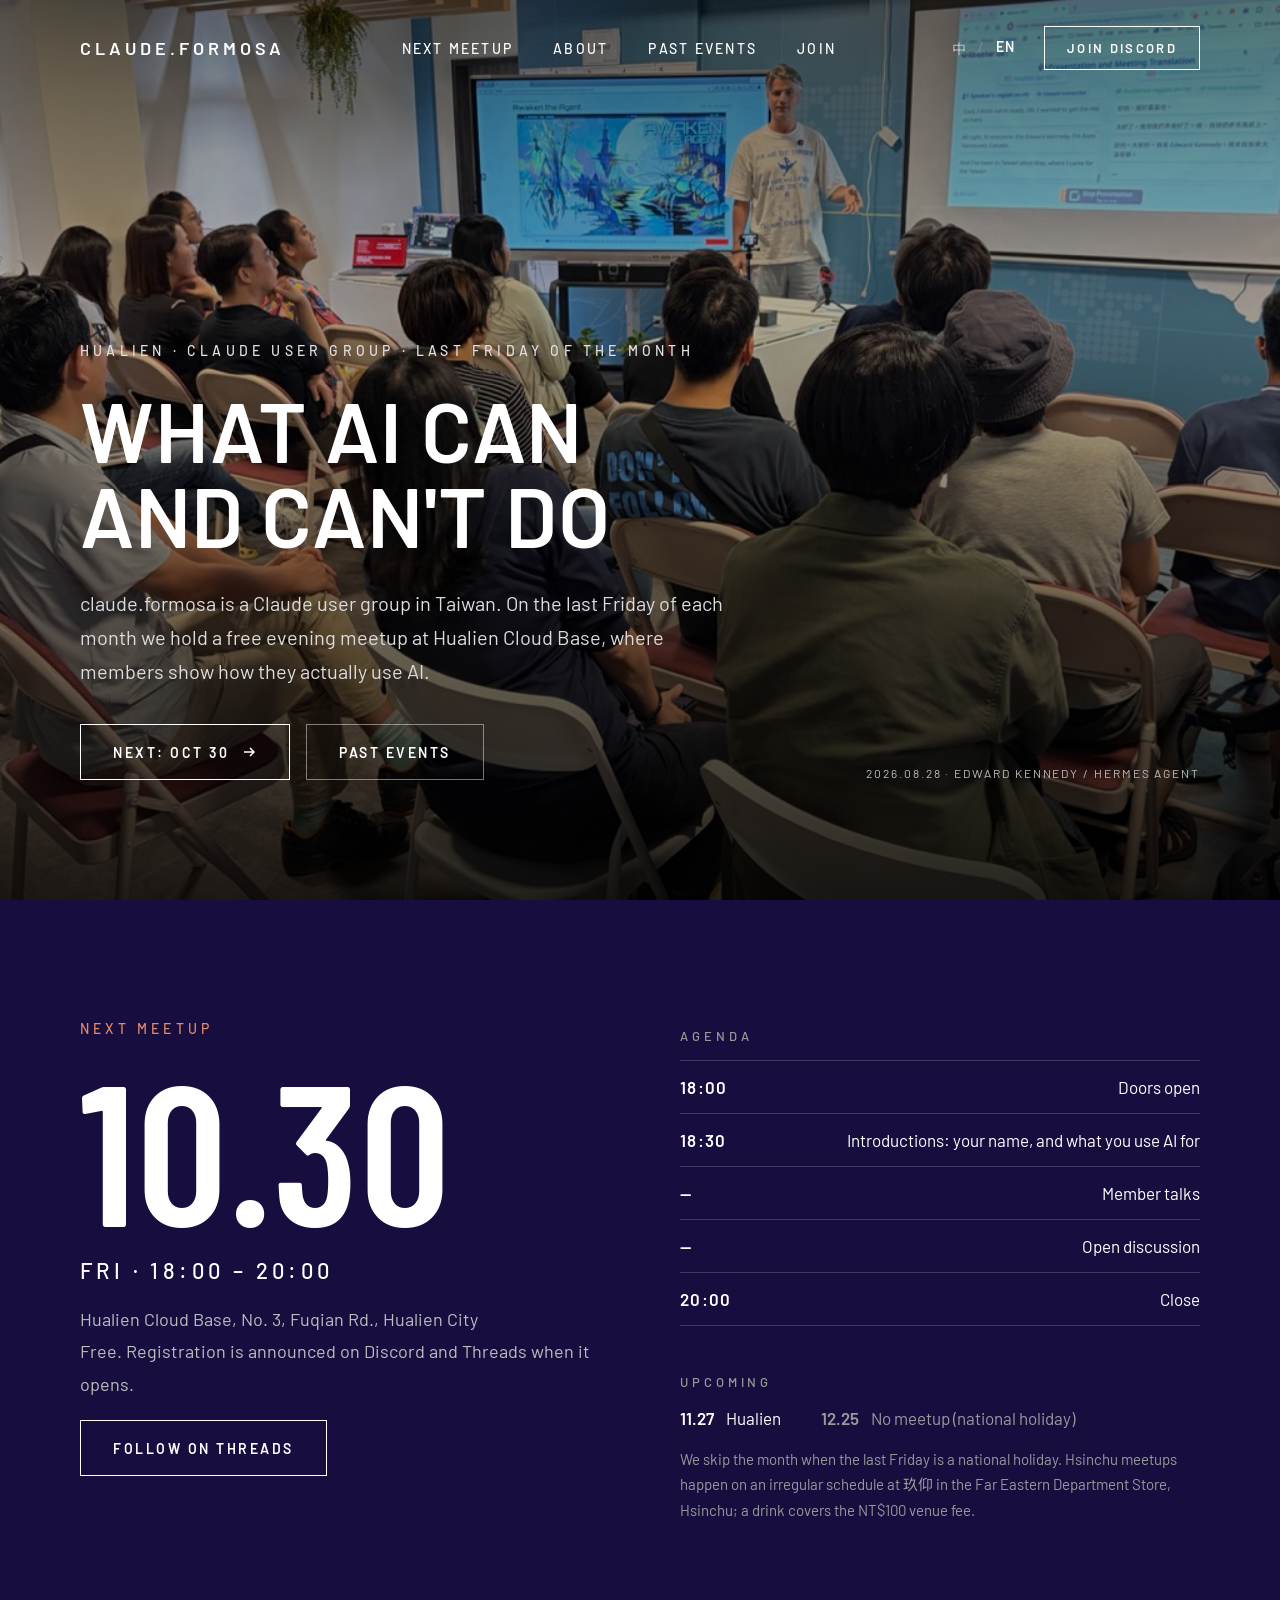
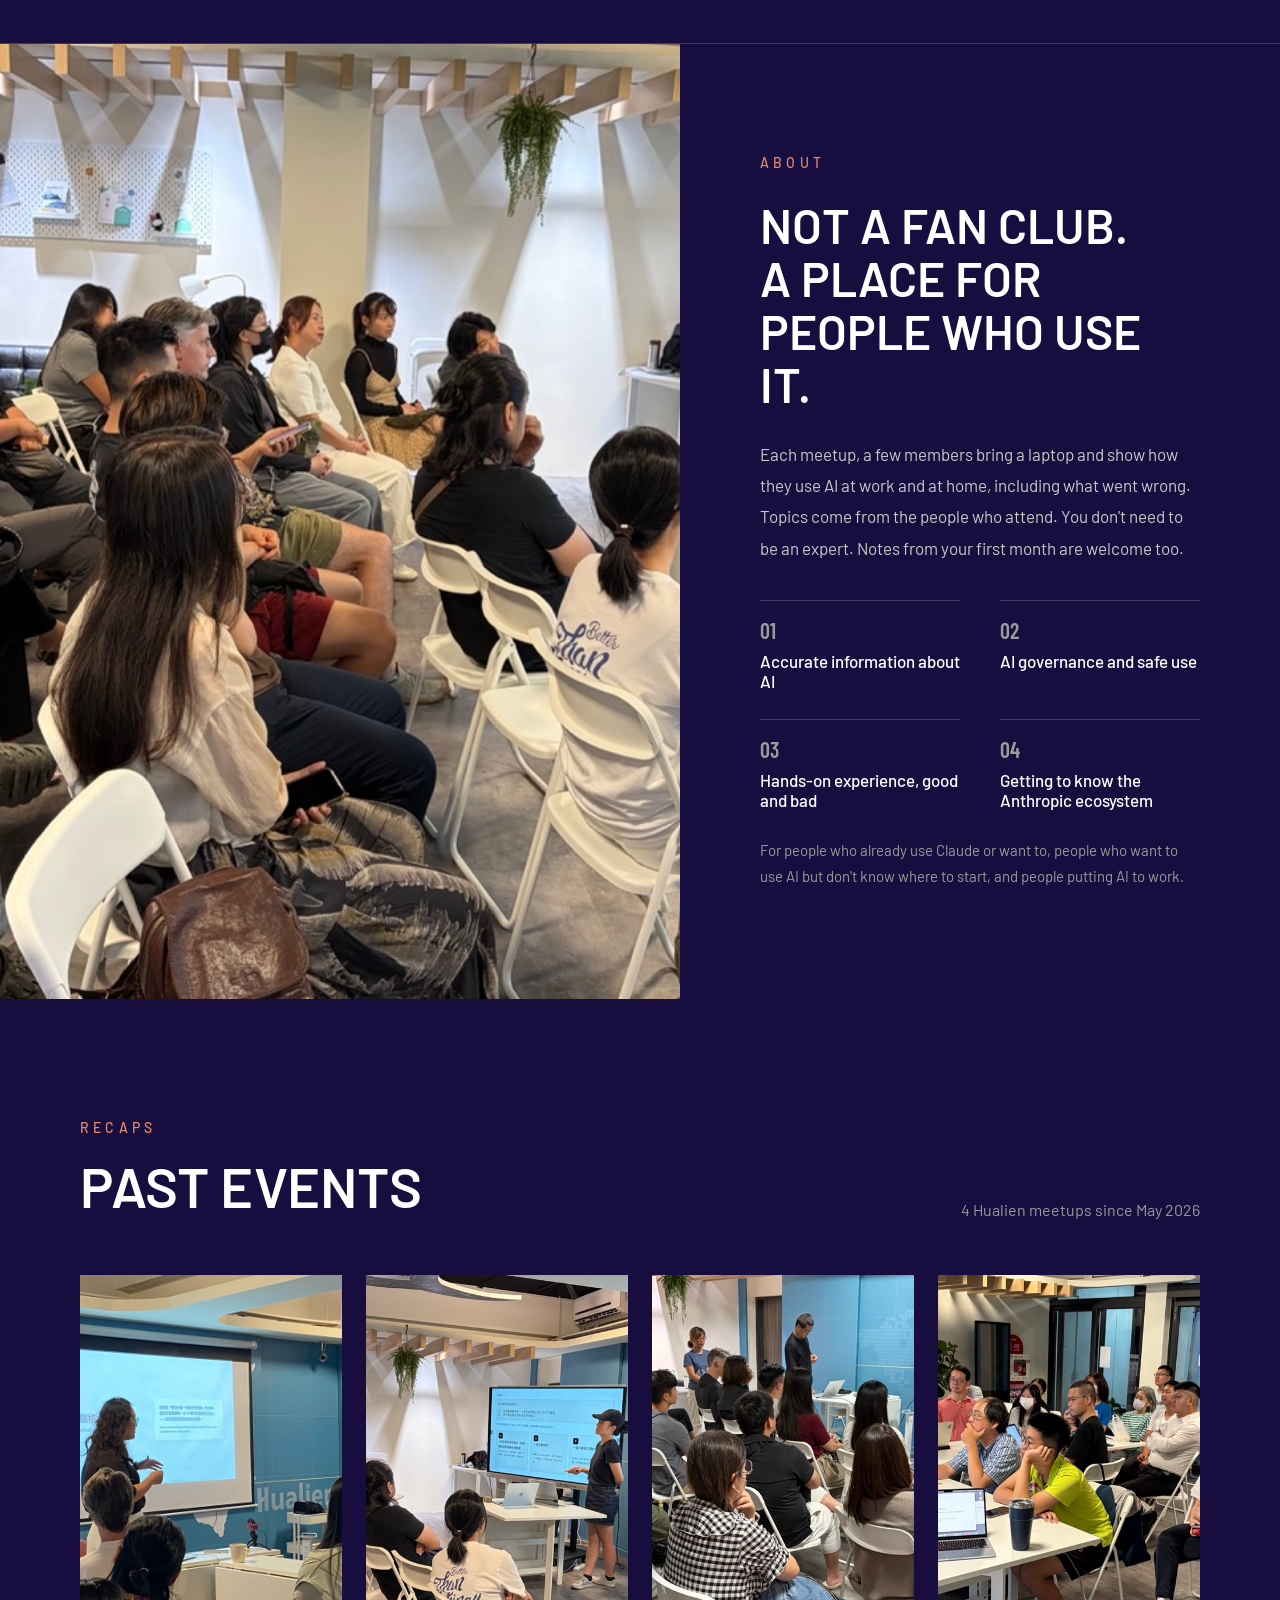
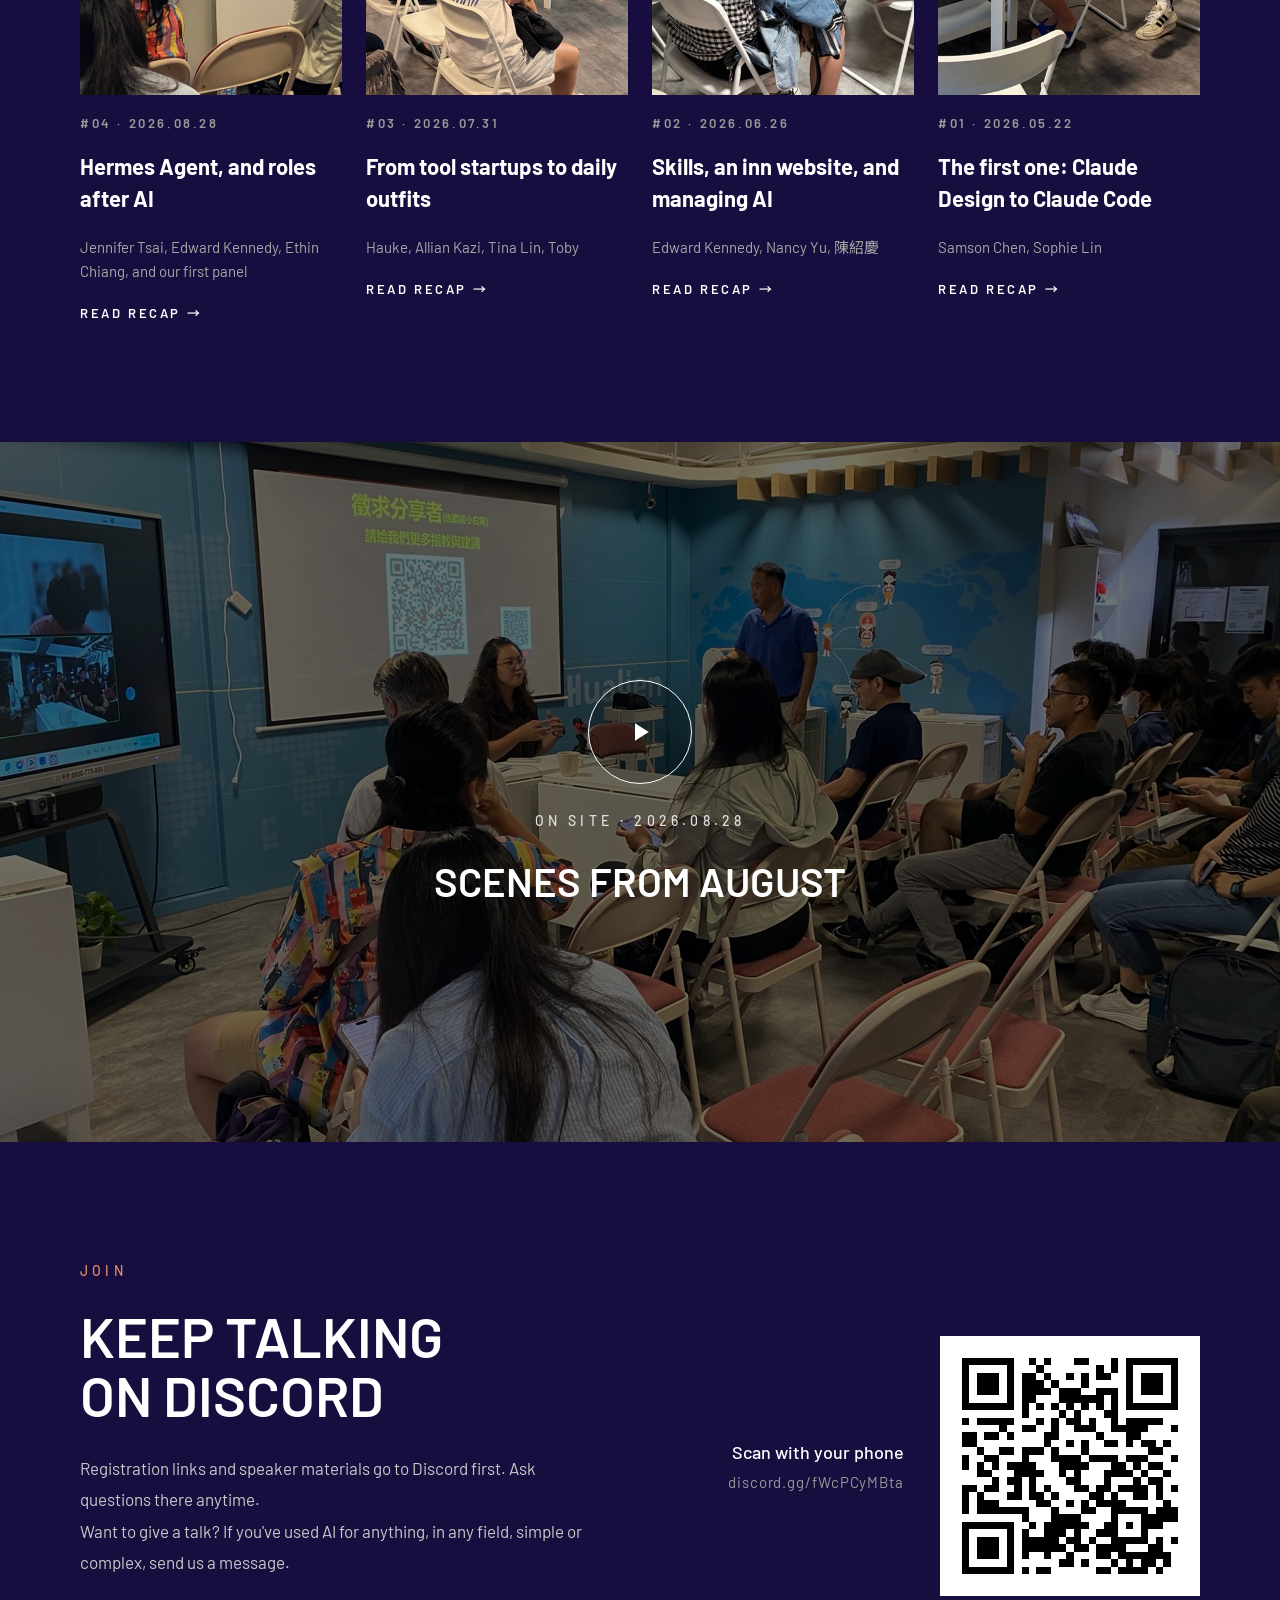
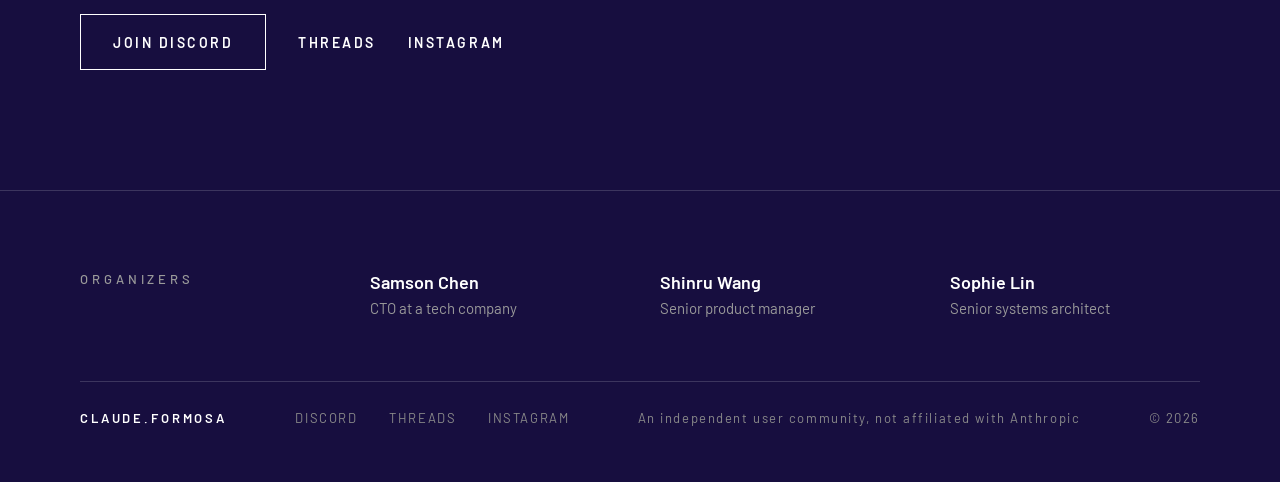
==== docs/en/index.html @ fb1e97d4 "Add claude.formosa website and source material Static bilingual site (zh-Hant-TW and English) built " ====
<!doctype html>
<html lang="en">
<head>
<meta charset="utf-8">
<meta name="viewport" content="width=device-width, initial-scale=1">
<title>claude.formosa | Claude user meetups in Hualien</title>
<meta name="description" content="claude.formosa is a Claude user group in Taiwan, with a free meetup at Hualien Cloud Base on the last Friday of each month.">
<meta property="og:title" content="claude.formosa | Claude user meetups in Hualien">
<meta property="og:description" content="claude.formosa is a Claude user group in Taiwan, with a free meetup at Hualien Cloud Base on the last Friday of each month.">
<meta property="og:type" content="website">
<meta name="theme-color" content="#170e3f">
<link rel="alternate" hreflang="zh-Hant-TW" href="../index.html">
<link rel="preconnect" href="https://fonts.googleapis.com">
<link rel="preconnect" href="https://fonts.gstatic.com" crossorigin>
<link href="https://fonts.googleapis.com/css2?family=Barlow:wght@400;500;600&family=Barlow+Condensed:wght@500;600&family=Noto+Sans+TC:wght@400;500;700&display=swap" rel="stylesheet">
<link rel="stylesheet" href="../assets/css/site.css">
<script src="../assets/js/site.js" defer></script>
</head>
<body>
<a class="skip" href="#main">Skip to content</a>
<header class="nav wrap nav--overlay">
<a class="nav__logo" href="../en/index.html">CLAUDE.FORMOSA</a>
<nav class="nav__links" aria-label="Main">
<a href="#next">NEXT MEETUP</a>
<a href="#about">ABOUT</a>
<a href="#events">PAST EVENTS</a>
<a href="#join">JOIN</a>
</nav>
<div class="nav__right">
<div class="lang"><a href="../index.html" hreflang="zh-Hant-TW" lang="zh-Hant-TW">中</a><span class="lang__sep">/</span><span aria-current="true">EN</span></div>
<a class="btn btn--sm" href="https://discord.gg/fWcPCyMBta">JOIN DISCORD</a>
<button class="nav__menu" type="button" aria-label="Open menu" aria-expanded="false" aria-controls="nav-panel"><svg width="22" height="22" viewBox="0 0 24 24" fill="none" stroke="currentColor" stroke-width="1.5" aria-hidden="true"><path d="M3 7h18M3 12h18M3 17h18"/></svg></button>
</div>
<nav class="nav__panel" id="nav-panel" aria-label="Mobile">
<a href="#next">NEXT MEETUP</a>
<a href="#about">ABOUT</a>
<a href="#events">PAST EVENTS</a>
<a href="#join">JOIN</a>
<a class="btn" href="https://discord.gg/fWcPCyMBta">JOIN DISCORD</a>
</nav>
</header>
<main id="main">
<section class="hero">
<img class="hero__img" src="../assets/img/p0828a.jpg" alt="The August meetup, Edward Kennedy presenting Hermes Agent" fetchpriority="high">
<div class="hero__shade"></div>
<div class="hero__body">
<div class="hero__kicker">HUALIEN · CLAUDE USER GROUP<span class="long"> · LAST FRIDAY OF THE MONTH</span></div>
<h1 class="en">What AI can<br>and can't do</h1>
<p class="hero__lead">claude.formosa is a Claude user group in Taiwan. On the last Friday of each month we hold a free evening meetup at Hualien Cloud Base, where members show how they actually use AI.</p>
<div class="hero__actions">
<a class="btn" href="#next">NEXT: OCT 30 <svg width="16" height="16" viewBox="0 0 16 16" fill="none" stroke="currentColor" stroke-width="1.5" aria-hidden="true"><path d="M3 8h10M9 4l4 4-4 4"/></svg></a>
<a class="btn btn--ghost" href="#events">PAST EVENTS</a>
</div>
</div>
<div class="hero__credit">2026.08.28 · EDWARD KENNEDY / HERMES AGENT</div>
</section>

<section class="next wrap" id="next">
<div class="next__main">
<div class="eyebrow">NEXT MEETUP</div>
<div class="next__date">10.30</div>
<div class="next__when">FRI · 18:00 – 20:00</div>
<p class="next__where">Hualien Cloud Base, No. 3, Fuqian Rd., Hualien City<br>Free. Registration is announced on Discord and Threads when it opens.</p>
<a class="btn" href="https://www.threads.com/@claude.formosa">FOLLOW ON THREADS</a>
</div>
<div class="next__side">
<div>
<div class="label">AGENDA</div>
<ol class="agenda">
<li><span>18:00</span><span>Doors open</span></li>
<li><span>18:30</span><span>Introductions: your name, and what you use AI for</span></li>
<li><span>—</span><span>Member talks</span></li>
<li><span>—</span><span>Open discussion</span></li>
<li><span>20:00</span><span>Close</span></li>
</ol>
</div>
<div class="upcoming">
<div class="label">UPCOMING</div>
<div class="upcoming__row">
<div><b>11.27</b>Hualien</div>
<div class="off"><b>12.25</b>No meetup (national holiday)</div>
</div>
<p class="note">We skip the month when the last Friday is a national holiday. Hsinchu meetups happen on an irregular schedule at 玖仰 in the Far Eastern Department Store, Hsinchu; a drink covers the NT$100 venue fee.</p>
</div>
</div>
</section>

<section class="about" id="about">
<img class="about__img" src="../assets/img/p0731a.jpg" alt="July meetup, Hauke presenting software he built" loading="lazy">
<div class="about__body">
<div class="eyebrow">ABOUT</div>
<h2 class="en">Not a fan club.<br>A place for people who use it.</h2>
<p class="body-text">Each meetup, a few members bring a laptop and show how they use AI at work and at home, including what went wrong. Topics come from the people who attend. You don't need to be an expert. Notes from your first month are welcome too.</p>
<ol class="goals">
<li><span>01</span>Accurate information about AI</li>
<li><span>02</span>AI governance and safe use</li>
<li><span>03</span>Hands-on experience, good and bad</li>
<li><span>04</span>Getting to know the Anthropic ecosystem</li>
</ol>
<p class="note">For people who already use Claude or want to, people who want to use AI but don't know where to start, and people putting AI to work.</p>
</div>
</section>

<section class="events wrap" id="events">
<div class="section-head">
<div class="section-head__title">
<div class="eyebrow">RECAPS</div>
<h2 class="en">Past events</h2>
</div>
<p>4 Hualien meetups since May 2026</p>
</div>
<div class="cards">
<a class="card" href="../en/events/2026-08-28.html">
<img src="../assets/img/p0828b.jpg" alt="Edward Kennedy presenting Hermes Agent" loading="lazy" width="600" height="420">
<div class="card__meta">#04 · 2026.08.28</div>
<h3 class="card__title">Hermes Agent, and roles after AI</h3>
<div class="card__who">Jennifer Tsai, Edward Kennedy, Ethin Chiang, and our first panel</div>
<div class="card__cta">READ RECAP →</div>
</a>
<a class="card" href="../en/events/2026-07-31.html">
<img src="../assets/img/p0731b.jpg" alt="The July meetup" loading="lazy" width="600" height="420">
<div class="card__meta">#03 · 2026.07.31</div>
<h3 class="card__title">From tool startups to daily outfits</h3>
<div class="card__who">Hauke, Allian Kazi, Tina Lin, Toby</div>
<div class="card__cta">READ RECAP →</div>
</a>
<a class="card" href="../en/events/2026-06-26.html">
<img src="../assets/img/p0626a.jpg" alt="The June meetup" loading="lazy" width="600" height="420">
<div class="card__meta">#02 · 2026.06.26</div>
<h3 class="card__title">Skills, an inn website, and managing AI</h3>
<div class="card__who">Edward Kennedy, Nancy Yu, 陳紹慶</div>
<div class="card__cta">READ RECAP →</div>
</a>
<a class="card" href="../en/events/2026-05-22.html">
<img src="../assets/img/p0522a.jpg" alt="The first meetup in May" loading="lazy" width="600" height="420">
<div class="card__meta">#01 · 2026.05.22</div>
<h3 class="card__title">The first one: Claude Design to Claude Code</h3>
<div class="card__who">Samson Chen, Sophie Lin</div>
<div class="card__cta">READ RECAP →</div>
</a>
</div>
</section>

<section class="film" data-src="../assets/video/2026-08-28-clip1.mp4" aria-label="Scenes from August">
<img class="cover__img" src="../assets/img/p0828c.jpg" alt="August meetup video cover" loading="lazy">
<div class="film__shade"></div>
<div class="film__body">
<button class="play" type="button" aria-label="Play the August meetup video"><svg width="30" height="30" viewBox="0 0 24 24" fill="currentColor" aria-hidden="true"><path d="M8 5v14l11-7z"/></svg></button>
<div class="hero__kicker">ON SITE · 2026.08.28</div>
<div class="film__title en">Scenes from August</div>
</div>
</section>

<section class="join wrap" id="join">
<div class="join__main">
<div class="eyebrow">JOIN</div>
<h2 class="en">Keep talking<br>on Discord</h2>
<p class="body-text">Registration links and speaker materials go to Discord first. Ask questions there anytime.<br>Want to give a talk? If you've used AI for anything, in any field, simple or complex, send us a message.</p>
<div class="join__links">
<a class="btn" href="https://discord.gg/fWcPCyMBta">JOIN DISCORD</a>
<a href="https://www.threads.com/@claude.formosa">THREADS</a>
<a href="https://www.instagram.com/claude.formosa/">INSTAGRAM</a>
</div>
</div>
<div class="qr">
<div class="qr__text"><strong>Scan with your phone</strong><span>discord.gg/fWcPCyMBta</span></div>
<div class="qr__code"><img src="../assets/img/discord-qr.svg" alt="QR code for the Discord invite" width="216" height="216" loading="lazy"></div>
</div>
</section>
</main>
<footer class="footer wrap">
<div class="organizers">
<div class="label">ORGANIZERS</div>
<div><b>Samson Chen</b><span>CTO at a tech company</span></div>
<div><b>Shinru Wang</b><span>Senior product manager</span></div>
<div><b>Sophie Lin</b><span>Senior systems architect</span></div>
</div>
<div class="footer__bar">
<span class="brand">CLAUDE.FORMOSA</span>
<div class="footer__social"><a href="https://discord.gg/fWcPCyMBta">DISCORD</a><a href="https://www.threads.com/@claude.formosa">THREADS</a><a href="https://www.instagram.com/claude.formosa/">INSTAGRAM</a></div>
<span>An independent user community, not affiliated with Anthropic</span>
<span>© 2026</span>
</div>
</footer>
</body>
</html>
---- docs/assets/css/site.css ----
/* claude.formosa site styles. Tokens follow the design canvas. */
:root {
  --bg: #170e3f;            /* #5532E9 at 27% over black, as set in the design */
  --fg: #ffffff;
  --muted: #9a9a9a;
  --soft: #c8c8c8;
  --line: rgba(255, 255, 255, 0.16);
  --accent: #e08a6b;
  --gutter: 80px;
  --font-latin: 'Barlow', 'Noto Sans TC', sans-serif;
  --font-cjk: 'Noto Sans TC', 'Barlow', sans-serif;
  --font-num: 'Barlow Condensed', 'Barlow', sans-serif;
}

* { box-sizing: border-box; }
html { scroll-behavior: smooth; }
body {
  margin: 0;
  background: var(--bg);
  color: var(--fg);
  font-family: var(--font-latin);
  -webkit-font-smoothing: antialiased;
}
:lang(zh-Hant-TW) body, body:lang(zh-Hant-TW) { font-family: var(--font-latin); }
img, video { display: block; max-width: 100%; }
a { color: inherit; text-decoration: none; }
a:hover { color: var(--accent); }
h1, h2, h3, p { margin: 0; }
.cjk { font-family: var(--font-cjk); }
.wrap { padding-left: var(--gutter); padding-right: var(--gutter); }
.eyebrow { font-size: 14px; font-weight: 500; letter-spacing: 0.3em; color: var(--accent); text-transform: uppercase; }
.label { font-size: 13px; font-weight: 500; letter-spacing: 0.3em; color: var(--muted); text-transform: uppercase; }
.skip { position: absolute; left: -9999px; }
.skip:focus { left: 16px; top: 16px; z-index: 100; background: #fff; color: #000; padding: 8px 12px; }

/* Buttons */
.btn {
  display: inline-flex; align-items: center; justify-content: center; gap: 12px;
  min-height: 56px; padding: 0 32px;
  border: 1.5px solid #fff; color: #fff;
  font-size: 14px; font-weight: 600; letter-spacing: 0.18em; text-transform: uppercase;
  transition: background 0.2s, color 0.2s;
}
.btn:hover { background: #fff; color: #000; }
.btn--ghost { border-color: rgba(255, 255, 255, 0.45); }
.btn--sm { min-height: 44px; padding: 0 22px; font-size: 13px; }

/* Navigation */
.nav {
  position: relative; z-index: 20; height: 96px;
  display: flex; align-items: center; justify-content: space-between;
  border-bottom: 1px solid var(--line);
}
.nav--overlay { position: absolute; top: 0; left: 0; right: 0; border-bottom: 0; }
.nav__logo { font-size: 18px; font-weight: 600; letter-spacing: 0.22em; }
.nav__links { display: flex; gap: 40px; font-size: 14px; font-weight: 500; letter-spacing: 0.16em; }
.nav__links a[aria-current="page"] { color: var(--accent); }
.nav__right { display: flex; align-items: center; gap: 28px; }
.lang { display: flex; gap: 10px; font-size: 14px; letter-spacing: 0.12em; }
.lang span[aria-current] { font-weight: 600; }
.lang a { color: #bdbdbd; }
.lang__sep { color: #8a8a8a; }
.nav__menu { display: none; width: 44px; height: 44px; background: none; border: 0; color: #fff; cursor: pointer; align-items: center; justify-content: center; }
.nav__panel { display: none; }

/* Home hero */
.hero { position: relative; height: 900px; min-height: 640px; overflow: hidden; }
.hero__img, .cover__img { position: absolute; inset: 0; width: 100%; height: 100%; object-fit: cover; }
.hero__shade { position: absolute; inset: 0; background: linear-gradient(180deg, rgba(0,0,0,0.55) 0%, rgba(0,0,0,0.25) 35%, rgba(0,0,0,0.85) 100%); }
.hero__body { position: absolute; left: var(--gutter); right: var(--gutter); bottom: 120px; max-width: 900px; display: flex; flex-direction: column; gap: 28px; }
.hero__kicker { font-size: 14px; font-weight: 500; letter-spacing: 0.3em; color: #e0e0e0; }
.hero h1 { font-size: 76px; line-height: 1.15; font-weight: 700; letter-spacing: 0.02em; }
.hero h1.en { font-family: var(--font-latin); font-size: 84px; line-height: 1.02; font-weight: 600; letter-spacing: 0.01em; text-transform: uppercase; }
.hero__lead { max-width: 660px; font-size: 20px; line-height: 1.7; color: #dcdcdc; }
.hero__actions { display: flex; gap: 16px; margin-top: 8px; flex-wrap: wrap; }
.hero__credit { position: absolute; right: var(--gutter); bottom: 120px; font-size: 12px; letter-spacing: 0.16em; color: #bdbdbd; }

/* Next meetup */
.next { padding-top: 120px; padding-bottom: 120px; display: grid; grid-template-columns: repeat(2, minmax(0, 1fr)); column-gap: 80px; row-gap: 56px; border-bottom: 1px solid var(--line); }
.next__main { display: flex; flex-direction: column; gap: 20px; align-items: flex-start; }
.next__date { font-family: var(--font-num); font-size: 200px; line-height: 0.9; font-weight: 600; letter-spacing: 0.01em; }
.next__when { font-size: 22px; font-weight: 500; letter-spacing: 0.2em; }
.next__where { font-size: 18px; line-height: 1.8; color: #bdbdbd; }
.next__side { display: flex; flex-direction: column; gap: 48px; padding-top: 8px; }
.agenda { list-style: none; margin: 16px 0 0; padding: 0; border-bottom: 1px solid rgba(255,255,255,0.18); }
.agenda li { display: flex; justify-content: space-between; gap: 24px; padding: 16px 0; border-top: 1px solid rgba(255,255,255,0.18); font-size: 17px; }
.agenda li span:first-child { font-family: var(--font-latin); font-weight: 600; letter-spacing: 0.08em; flex-shrink: 0; }
.agenda li span:last-child { text-align: right; }
.upcoming { display: flex; flex-direction: column; gap: 14px; }
.upcoming__row { display: flex; flex-wrap: wrap; gap: 12px 40px; font-size: 17px; line-height: 1.7; }
.upcoming__row b { font-family: var(--font-latin); font-weight: 600; margin-right: 12px; }
.upcoming__row .off { color: var(--muted); }
.note { font-size: 15px; line-height: 1.7; color: var(--muted); }

/* About */
.about { display: flex; min-height: 800px; }
.about__img { width: 680px; flex-shrink: 0; object-fit: cover; }
.about__body { flex: 1; padding: 110px var(--gutter); display: flex; flex-direction: column; gap: 28px; }
.about h2 { font-size: 40px; line-height: 1.35; font-weight: 700; }
.about h2.en { font-family: var(--font-latin); font-size: 48px; line-height: 1.1; font-weight: 600; text-transform: uppercase; }
.body-text { font-size: 17px; line-height: 1.85; color: var(--soft); }
.goals { list-style: none; margin: 8px 0 0; padding: 0; display: grid; grid-template-columns: repeat(2, minmax(0, 1fr)); gap: 28px 40px; }
.goals li { display: flex; flex-direction: column; gap: 8px; padding-top: 16px; border-top: 1px solid rgba(255,255,255,0.2); font-size: 17px; font-weight: 500; }
.goals li span { font-family: var(--font-num); font-size: 22px; font-weight: 600; color: var(--muted); }

/* Past events */
.events { padding-top: 120px; padding-bottom: 120px; display: flex; flex-direction: column; gap: 56px; }
.section-head { display: flex; justify-content: space-between; align-items: flex-end; gap: 24px; flex-wrap: wrap; }
.section-head__title { display: flex; flex-direction: column; gap: 16px; }
.section-head h2 { font-size: 48px; font-weight: 700; }
.section-head h2.en { font-family: var(--font-latin); font-size: 56px; font-weight: 600; text-transform: uppercase; }
.section-head p { font-size: 16px; color: var(--muted); }
.cards { display: grid; grid-template-columns: repeat(4, minmax(0, 1fr)); gap: 24px; }
.card { display: flex; flex-direction: column; gap: 20px; }
.card:hover { color: inherit; }
.card img { width: 100%; height: 420px; object-fit: cover; transition: opacity 0.2s; }
.card:hover img { opacity: 0.85; }
.card__meta { font-size: 13px; font-weight: 600; letter-spacing: 0.2em; color: var(--muted); }
.card__title { font-size: 22px; line-height: 1.45; font-weight: 700; }
.card__who { font-size: 15px; line-height: 1.6; color: #a8a8a8; }
.card__cta { font-size: 13px; font-weight: 600; letter-spacing: 0.2em; }
.card:hover .card__cta { color: var(--accent); }

/* Video */
.film { position: relative; height: 700px; background: #000; overflow: hidden; }
.film__shade { position: absolute; inset: 0; background: rgba(0,0,0,0.55); }
.film__body { position: absolute; inset: 0; display: flex; flex-direction: column; align-items: center; justify-content: center; gap: 28px; text-align: center; padding: 0 20px; }
.film__title { font-size: 36px; font-weight: 700; }
.film__title.en { font-family: var(--font-latin); font-size: 40px; font-weight: 600; text-transform: uppercase; }
.film video { position: absolute; inset: 0; width: 100%; height: 100%; object-fit: contain; background: #000; }
.play { width: 104px; height: 104px; border-radius: 50%; border: 1.5px solid #fff; background: rgba(0,0,0,0.2); color: #fff; display: flex; align-items: center; justify-content: center; cursor: pointer; transition: background 0.2s, color 0.2s; }
.play:hover { background: #fff; color: #000; }
.play--sm { width: 96px; height: 96px; }

/* Join */
.join { padding-top: 120px; padding-bottom: 120px; display: grid; grid-template-columns: repeat(2, minmax(0, 1fr)); column-gap: 80px; row-gap: 48px; border-bottom: 1px solid var(--line); }
.join__main { display: flex; flex-direction: column; gap: 28px; align-items: flex-start; }
.join h2 { font-size: 48px; line-height: 1.3; font-weight: 700; }
.join h2.en { font-family: var(--font-latin); font-size: 56px; line-height: 1.05; font-weight: 600; text-transform: uppercase; }
.join__links { display: flex; align-items: center; flex-wrap: wrap; gap: 16px 32px; margin-top: 8px; }
.join__links > a:not(.btn) { font-size: 14px; font-weight: 600; letter-spacing: 0.18em; }
.qr { display: flex; align-items: center; justify-content: flex-end; gap: 36px; }
.qr__text { display: flex; flex-direction: column; gap: 10px; text-align: right; }
.qr__text strong { font-size: 18px; font-weight: 500; }
.qr__text span { font-size: 15px; letter-spacing: 0.06em; color: var(--muted); }
.qr__code { width: 260px; height: 260px; padding: 22px; background: #fff; flex-shrink: 0; }
.qr__code img { width: 216px; height: 216px; }

/* Footer */
.footer { padding-top: 80px; padding-bottom: 56px; display: flex; flex-direction: column; gap: 64px; }
.organizers { display: grid; grid-template-columns: repeat(4, minmax(0, 1fr)); gap: 32px 40px; }
.organizers div { display: flex; flex-direction: column; gap: 6px; }
.organizers b { font-size: 18px; font-weight: 600; }
.organizers span { font-size: 15px; color: var(--muted); }
.footer__bar { display: flex; justify-content: space-between; align-items: center; flex-wrap: wrap; gap: 16px 32px; padding-top: 28px; border-top: 1px solid var(--line); font-size: 13px; letter-spacing: 0.12em; color: #8a8a8a; }
.footer__bar .brand { font-weight: 600; color: #fff; letter-spacing: 0.22em; }
.footer__social { display: flex; gap: 32px; }

/* Recap */
.cover { position: relative; height: 640px; overflow: hidden; }
.cover__shade { position: absolute; inset: 0; background: linear-gradient(180deg, rgba(0,0,0,0.2) 0%, rgba(0,0,0,0.85) 100%); }
.cover__body { position: absolute; left: var(--gutter); right: var(--gutter); bottom: 72px; display: flex; flex-direction: column; gap: 20px; }
.cover__back { font-size: 13px; font-weight: 600; letter-spacing: 0.24em; color: #d0d0d0; }
.cover h1 { max-width: 1000px; font-size: 60px; line-height: 1.25; font-weight: 700; }
.facts { min-height: 180px; display: grid; grid-template-columns: repeat(4, minmax(0, 1fr)); align-items: center; gap: 24px; padding-top: 32px; padding-bottom: 32px; border-bottom: 1px solid var(--line); margin: 0; }
.facts div { display: flex; flex-direction: column; gap: 10px; }
.facts dt { font-size: 12px; font-weight: 500; letter-spacing: 0.3em; color: var(--muted); }
.facts dd { margin: 0; font-size: 22px; font-weight: 600; letter-spacing: 0.06em; }
.talks { padding-top: 120px; padding-bottom: 120px; }
.talks__intro, .talk { display: grid; grid-template-columns: 360px minmax(0, 1fr); column-gap: 80px; row-gap: 16px; }
.talks__intro { padding-bottom: 56px; }
.talks__intro p { font-size: 20px; line-height: 1.8; color: #e0e0e0; }
.talk { padding: 44px 0; border-top: 1px solid var(--line); }
.talk__who { display: flex; flex-direction: column; gap: 10px; }
.talk__no { font-family: var(--font-num); font-size: 22px; font-weight: 600; color: var(--accent); }
.talk__name { font-size: 24px; font-weight: 700; }
.talk__aff { font-size: 15px; color: var(--muted); }
.talk__body { display: flex; flex-direction: column; gap: 20px; }
.talk h3 { font-size: 26px; line-height: 1.55; font-weight: 700; }
.talk h3.en { font-family: var(--font-latin); font-size: 28px; line-height: 1.3; font-weight: 600; }
.prompt { margin-top: 8px; padding: 28px 32px; background: rgba(0,0,0,0.3); border: 1px solid var(--line); font-size: 15px; line-height: 1.8; color: #d6d6d6; white-space: pre-line; }
.links { list-style: none; margin: 8px 0 0; padding: 0; display: flex; flex-direction: column; gap: 6px; }
.links a { display: flex; gap: 16px; align-items: baseline; min-height: 28px; font-size: 15px; }
.links a span:first-child { color: var(--muted); width: 220px; flex-shrink: 0; }
.links a span:last-child { font-weight: 500; letter-spacing: 0.02em; border-bottom: 1px solid rgba(255,255,255,0.35); overflow-wrap: anywhere; }
.gallery { display: grid; grid-template-columns: repeat(2, minmax(0, 1fr)); gap: 4px; }
.gallery img { width: 100%; height: 560px; object-fit: cover; }
.clips { display: grid; grid-template-columns: repeat(2, minmax(0, 1fr)); gap: 4px; margin-top: 4px; }
.clips .film { height: 560px; }
.clips .film__title { font-size: 13px; font-weight: 600; letter-spacing: 0.24em; font-family: var(--font-latin); }
.pager { min-height: 240px; display: grid; grid-template-columns: repeat(2, minmax(0, 1fr)); align-items: center; gap: 32px; padding-top: 48px; padding-bottom: 48px; border-bottom: 1px solid var(--line); }
.pager a { display: flex; flex-direction: column; gap: 12px; }
.pager a.next-link { align-items: flex-end; text-align: right; }
.pager small { font-size: 13px; font-weight: 600; letter-spacing: 0.24em; color: var(--muted); }
.pager strong { font-size: 24px; font-weight: 700; }
.footer--slim { padding-top: 0; padding-bottom: 0; }
.footer--slim .footer__bar { min-height: 120px; border-top: 0; padding-top: 0; }

/* Tablet */
@media (max-width: 1100px) {
  :root { --gutter: 40px; }
  .nav__links, .nav__right .btn { display: none; }
  .nav__right { gap: 12px; }
  .nav__menu { display: flex; }
  .nav__panel { position: absolute; top: 100%; left: 0; right: 0; background: #000; border-bottom: 1px solid var(--line); padding: 8px var(--gutter) 24px; flex-direction: column; }
  .nav.is-open .nav__panel { display: flex; }
  .nav__panel a { display: flex; align-items: center; min-height: 52px; border-bottom: 1px solid var(--line); font-size: 15px; letter-spacing: 0.16em; }
  .nav__panel .btn { margin-top: 20px; border-bottom: 1.5px solid #fff; justify-content: center; }
  .hero h1 { font-size: 60px; }
  .hero h1.en { font-size: 64px; }
  .hero__credit { display: none; }
  .next__date { font-size: 160px; }
  .about { flex-direction: column; }
  .about__img { width: 100%; height: 480px; }
  .about__body { padding-top: 80px; padding-bottom: 80px; }
  .cards { grid-template-columns: repeat(2, minmax(0, 1fr)); gap: 48px 24px; }
  .organizers { grid-template-columns: repeat(2, minmax(0, 1fr)); }
  .talks__intro, .talk { grid-template-columns: 240px minmax(0, 1fr); column-gap: 48px; }
}

/* Mobile */
@media (max-width: 768px) {
  :root { --gutter: 20px; }
  .nav { height: 64px; padding-left: 20px; padding-right: 8px; }
  .nav__logo { font-size: 15px; letter-spacing: 0.2em; }
  .lang__sep, .lang span[aria-current] { display: none; }
  .nav__right { gap: 4px; }
  .lang a { display: inline-flex; align-items: center; height: 44px; padding: 0 10px; color: #fff; font-size: 13px; }

  .eyebrow { font-size: 12px; }
  .hero { height: 760px; min-height: 0; }
  .hero__img { object-position: 62% 50%; }
  .hero__shade { background: linear-gradient(180deg, rgba(0,0,0,0.6) 0%, rgba(0,0,0,0.3) 30%, rgba(0,0,0,0.9) 100%); }
  .hero__body { bottom: 56px; gap: 20px; }
  .hero__kicker { font-size: 12px; letter-spacing: 0.26em; }
  .hero__kicker .long { display: none; }
  .hero h1 { font-size: 40px; line-height: 1.25; }
  .hero h1.en { font-size: 44px; }
  .hero__lead { font-size: 16px; line-height: 1.75; }
  .hero__actions .btn { flex: 1; min-height: 52px; }
  .hero__actions .btn--ghost { display: none; }

  .next { grid-template-columns: 1fr; padding-top: 72px; padding-bottom: 72px; row-gap: 32px; }
  .next__main { gap: 16px; }
  .next__date { font-size: 112px; }
  .next__when { font-size: 17px; }
  .next__where { font-size: 15px; }
  .next__main .btn { width: 100%; min-height: 52px; }
  .agenda li { font-size: 15px; padding: 13px 0; }
  .upcoming__row { font-size: 15px; }
  .note { font-size: 14px; }

  .about__img { height: 260px; }
  .about__body { padding: 56px 20px; gap: 20px; }
  .about h2 { font-size: 28px; line-height: 1.4; }
  .about h2.en { font-size: 32px; }
  .body-text { font-size: 15px; }
  .goals { grid-template-columns: 1fr; gap: 0; border-bottom: 1px solid rgba(255,255,255,0.2); }
  .goals li { flex-direction: row; gap: 16px; padding: 14px 0; font-size: 15px; }
  .goals li span { font-size: 16px; }

  .events { padding-top: 72px; padding-bottom: 72px; gap: 28px; }
  .section-head h2 { font-size: 32px; }
  .section-head h2.en { font-size: 36px; }
  .section-head p { display: none; }
  .cards { grid-template-columns: 1fr; gap: 24px; }
  .card { display: grid; grid-template-columns: 124px minmax(0, 1fr); grid-template-rows: auto auto auto 1fr; column-gap: 16px; row-gap: 8px; }
  .card img { grid-row: 1 / 5; height: 140px; }
  .card__meta { font-size: 12px; letter-spacing: 0.18em; }
  .card__title { font-size: 17px; }
  .card__who { font-size: 13px; }
  .card__cta { display: none; }

  .film { height: 420px; }
  .play { width: 76px; height: 76px; }
  .film__title { font-size: 24px; }
  .film__title.en { font-size: 26px; }

  .join { grid-template-columns: 1fr; padding-top: 72px; padding-bottom: 72px; }
  .join__main { gap: 20px; }
  .join h2 { font-size: 28px; }
  .join h2.en { font-size: 32px; }
  .join__main .btn { width: 100%; min-height: 52px; }
  .join__links > a:not(.btn) { display: inline-flex; align-items: center; min-height: 44px; }
  .qr { display: none; } /* The QR code is for scanning from a desktop screen */

  .footer { padding-top: 40px; padding-bottom: 40px; gap: 32px; }
  .organizers { grid-template-columns: 1fr; gap: 16px; }
  .footer__bar { flex-direction: column; align-items: flex-start; }

  .cover { height: 520px; }
  .cover__img { object-position: 62% 50%; }
  .cover__body { bottom: 40px; gap: 14px; }
  .cover h1 { font-size: 32px; line-height: 1.35; }
  .facts { grid-template-columns: repeat(2, minmax(0, 1fr)); padding-top: 28px; padding-bottom: 28px; }
  .facts dd { font-size: 17px; }
  .talks { padding-top: 64px; padding-bottom: 64px; }
  .talks__intro, .talk { grid-template-columns: 1fr; }
  .talks__intro { padding-bottom: 32px; }
  .talks__intro .eyebrow { display: none; }
  .talks__intro p { font-size: 17px; }
  .talk { padding: 32px 0; row-gap: 12px; }
  .talk__who { gap: 6px; }
  .talk__no { font-size: 18px; }
  .talk__name { font-size: 18px; }
  .talk__aff { font-size: 13px; }
  .talk__body { gap: 12px; }
  .talk h3 { font-size: 19px; }
  .talk h3.en { font-size: 20px; }
  .talk p { font-size: 15px; }
  .prompt { padding: 20px; font-size: 14px; }
  .links a { flex-direction: column; gap: 2px; min-height: 44px; justify-content: center; }
  .links a span:first-child { width: auto; font-size: 13px; }
  .gallery, .clips { grid-template-columns: 1fr; }
  .gallery img { height: 280px; }
  .clips .film { height: 260px; }
  .pager { grid-template-columns: 1fr; min-height: 0; padding-top: 40px; padding-bottom: 40px; gap: 24px; }
  .pager a.next-link { align-items: flex-start; text-align: left; }
  .pager strong { font-size: 17px; }
  .footer--slim .footer__bar { min-height: 0; padding: 28px 0; }
}

@media (prefers-reduced-motion: reduce) {
  html { scroll-behavior: auto; }
  * { transition: none !important; }
}
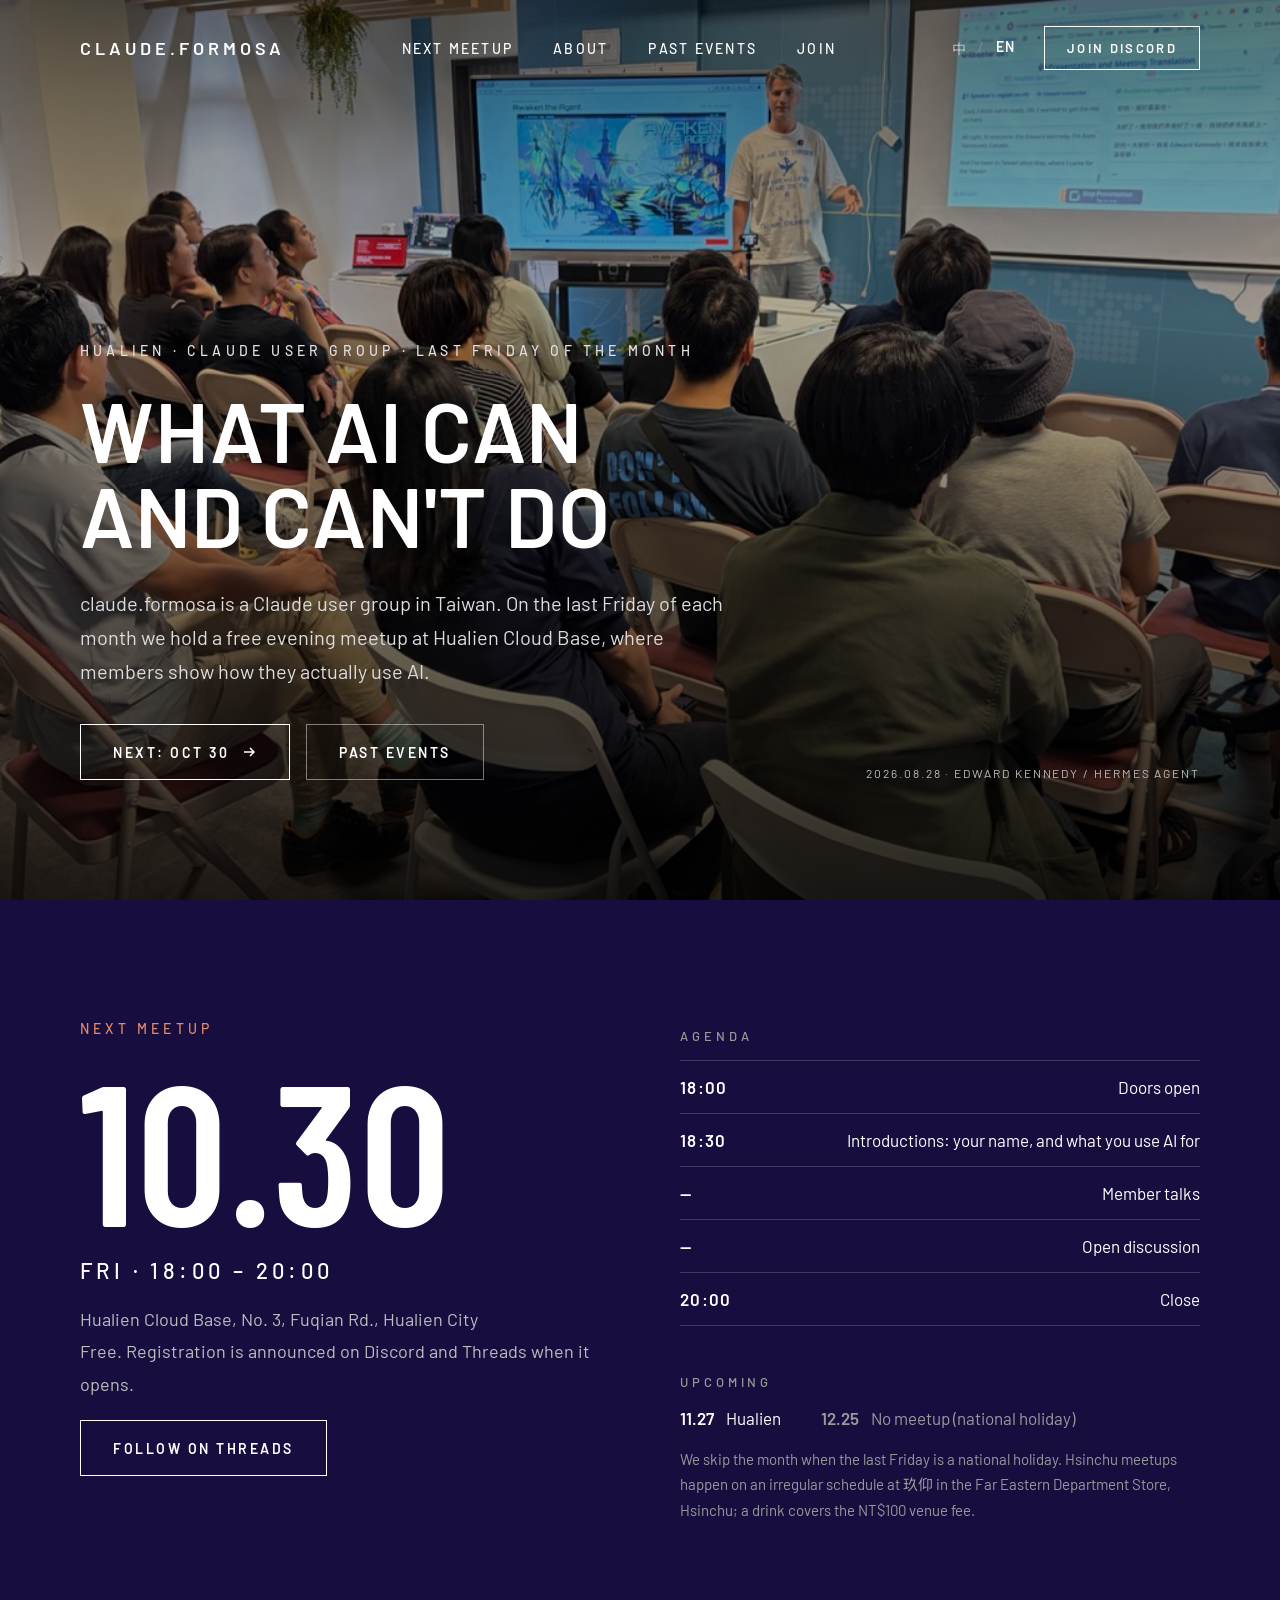
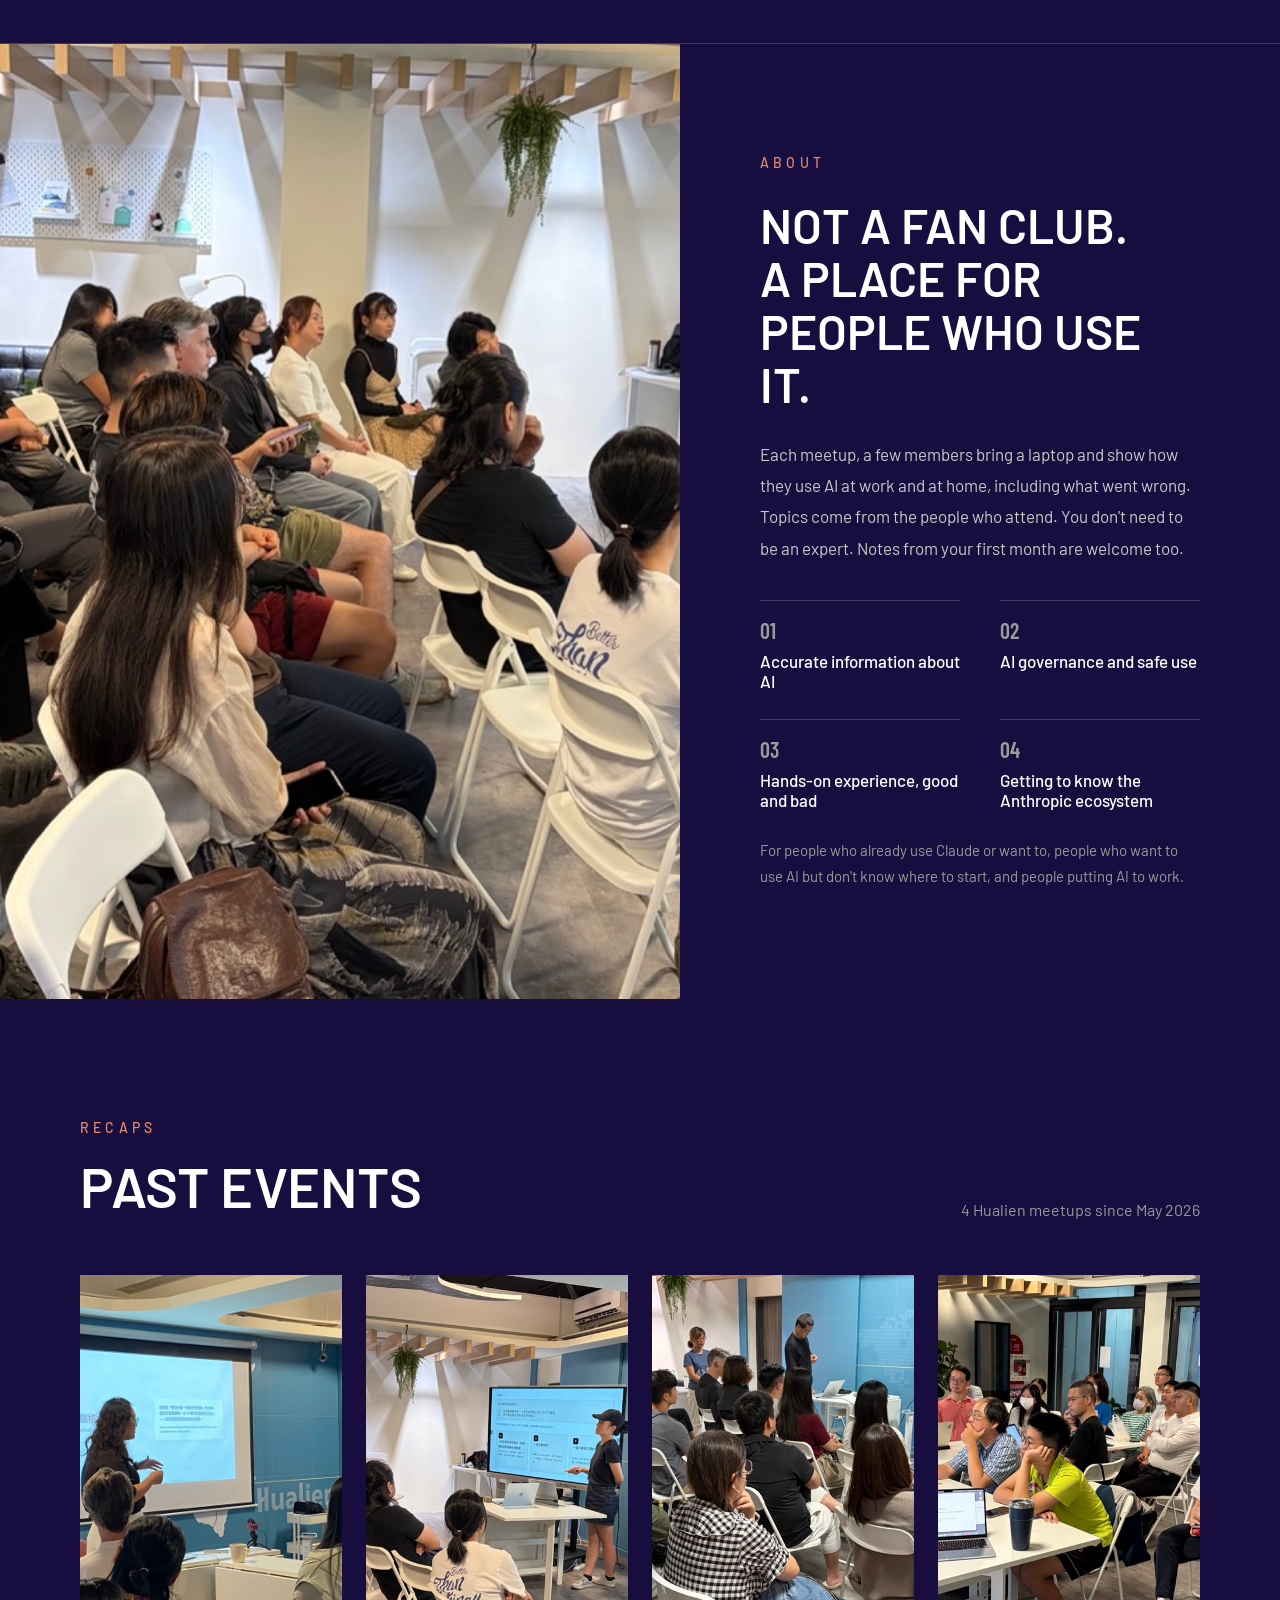
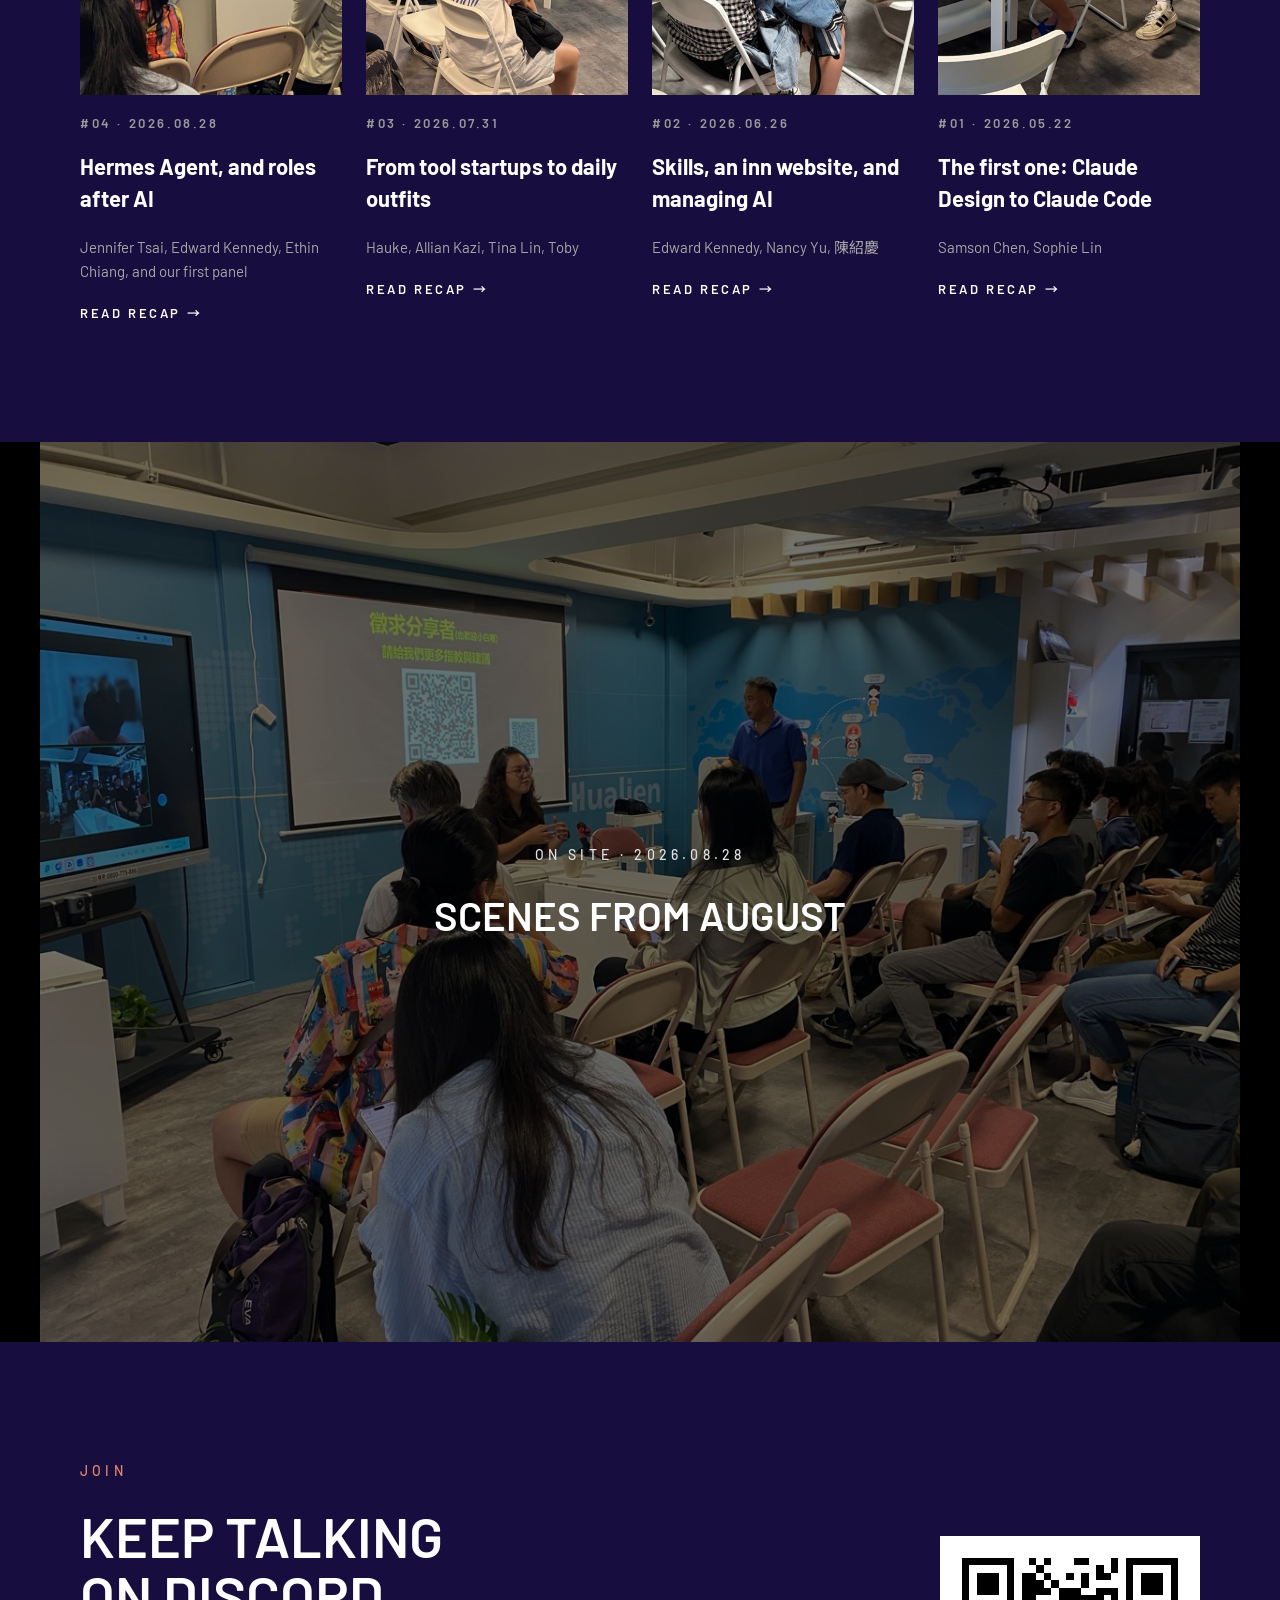
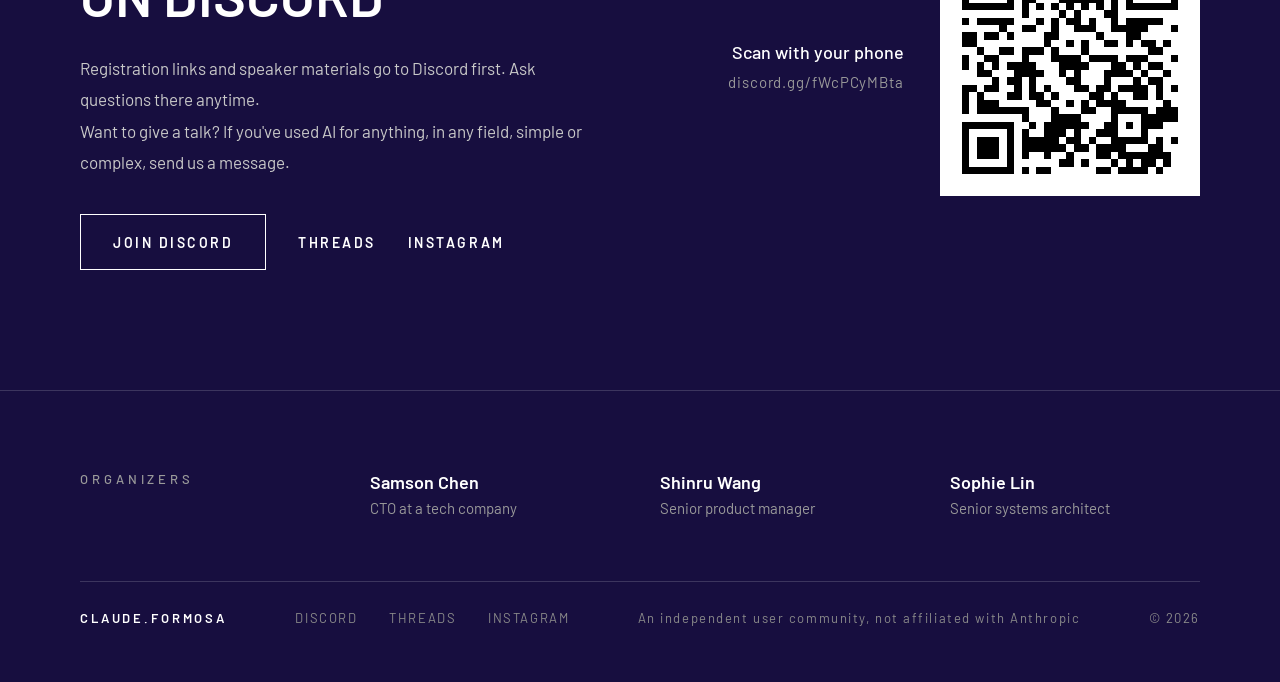
==== commit 01d160c4: "Make home videos full-screen autoplay backgrounds, like spacex.com The hero and the home video secti" ====
--- a/docs/en/index.html
+++ b/docs/en/index.html
@@ -41,7 +41,7 @@
 </header>
 <main id="main">
 <section class="hero">
-<img class="hero__img" src="../assets/img/p0828a.jpg" alt="The August meetup, Edward Kennedy presenting Hermes Agent" fetchpriority="high">
+<video class="hero__img bg-video" src="../assets/video/2026-08-28-clip1.mp4" poster="../assets/img/p0828a.jpg" autoplay muted loop playsinline preload="auto" aria-hidden="true" tabindex="-1"></video>
 <div class="hero__shade"></div>
 <div class="hero__body">
 <div class="hero__kicker">HUALIEN · CLAUDE USER GROUP<span class="long"> · LAST FRIDAY OF THE MONTH</span></div>
@@ -141,11 +141,10 @@
 </div>
 </section>
 
-<section class="film" data-src="../assets/video/2026-08-28-clip1.mp4" aria-label="Scenes from August">
-<img class="cover__img" src="../assets/img/p0828c.jpg" alt="August meetup video cover" loading="lazy">
+<section class="film film--bg" aria-label="Scenes from August">
+<video class="cover__img bg-video" src="../assets/video/2026-08-28-clip2.mp4" poster="../assets/img/p0828c.jpg" autoplay muted loop playsinline preload="auto" aria-hidden="true" tabindex="-1"></video>
 <div class="film__shade"></div>
 <div class="film__body">
-<button class="play" type="button" aria-label="Play the August meetup video"><svg width="30" height="30" viewBox="0 0 24 24" fill="currentColor" aria-hidden="true"><path d="M8 5v14l11-7z"/></svg></button>
 <div class="hero__kicker">ON SITE · 2026.08.28</div>
 <div class="film__title en">Scenes from August</div>
 </div>
--- a/docs/assets/css/site.css
+++ b/docs/assets/css/site.css
@@ -67,6 +67,10 @@
 .hero { position: relative; height: 900px; min-height: 640px; overflow: hidden; }
 .hero__img, .cover__img { position: absolute; inset: 0; width: 100%; height: 100%; object-fit: cover; }
 .hero__shade { position: absolute; inset: 0; background: linear-gradient(180deg, rgba(0,0,0,0.55) 0%, rgba(0,0,0,0.25) 35%, rgba(0,0,0,0.85) 100%); }
+/* Full-screen sections with an autoplaying background video, as on spacex.com. */
+.hero { height: 100vh; height: 100svh; }
+.bg-video { background: #000; }
+.film.film--bg { height: 100vh; height: 100svh; min-height: 560px; }
 .hero__body { position: absolute; left: var(--gutter); right: var(--gutter); bottom: 120px; max-width: 900px; display: flex; flex-direction: column; gap: 28px; }
 .hero__kicker { font-size: 14px; font-weight: 500; letter-spacing: 0.3em; color: #e0e0e0; }
 .hero h1 { font-size: 76px; line-height: 1.15; font-weight: 700; letter-spacing: 0.02em; }
@@ -228,7 +232,7 @@
   .lang a { display: inline-flex; align-items: center; height: 44px; padding: 0 10px; color: #fff; font-size: 13px; }
 
   .eyebrow { font-size: 12px; }
-  .hero { height: 760px; min-height: 0; }
+  .hero { height: 100vh; height: 100svh; min-height: 560px; }
   .hero__img { object-position: 62% 50%; }
   .hero__shade { background: linear-gradient(180deg, rgba(0,0,0,0.6) 0%, rgba(0,0,0,0.3) 30%, rgba(0,0,0,0.9) 100%); }
   .hero__body { bottom: 56px; gap: 20px; }
@@ -272,6 +276,7 @@
   .card__cta { display: none; }
 
   .film { height: 420px; }
+  .film.film--bg { height: 100vh; height: 100svh; min-height: 480px; }
   .play { width: 76px; height: 76px; }
   .film__title { font-size: 24px; }
   .film__title.en { font-size: 26px; }
